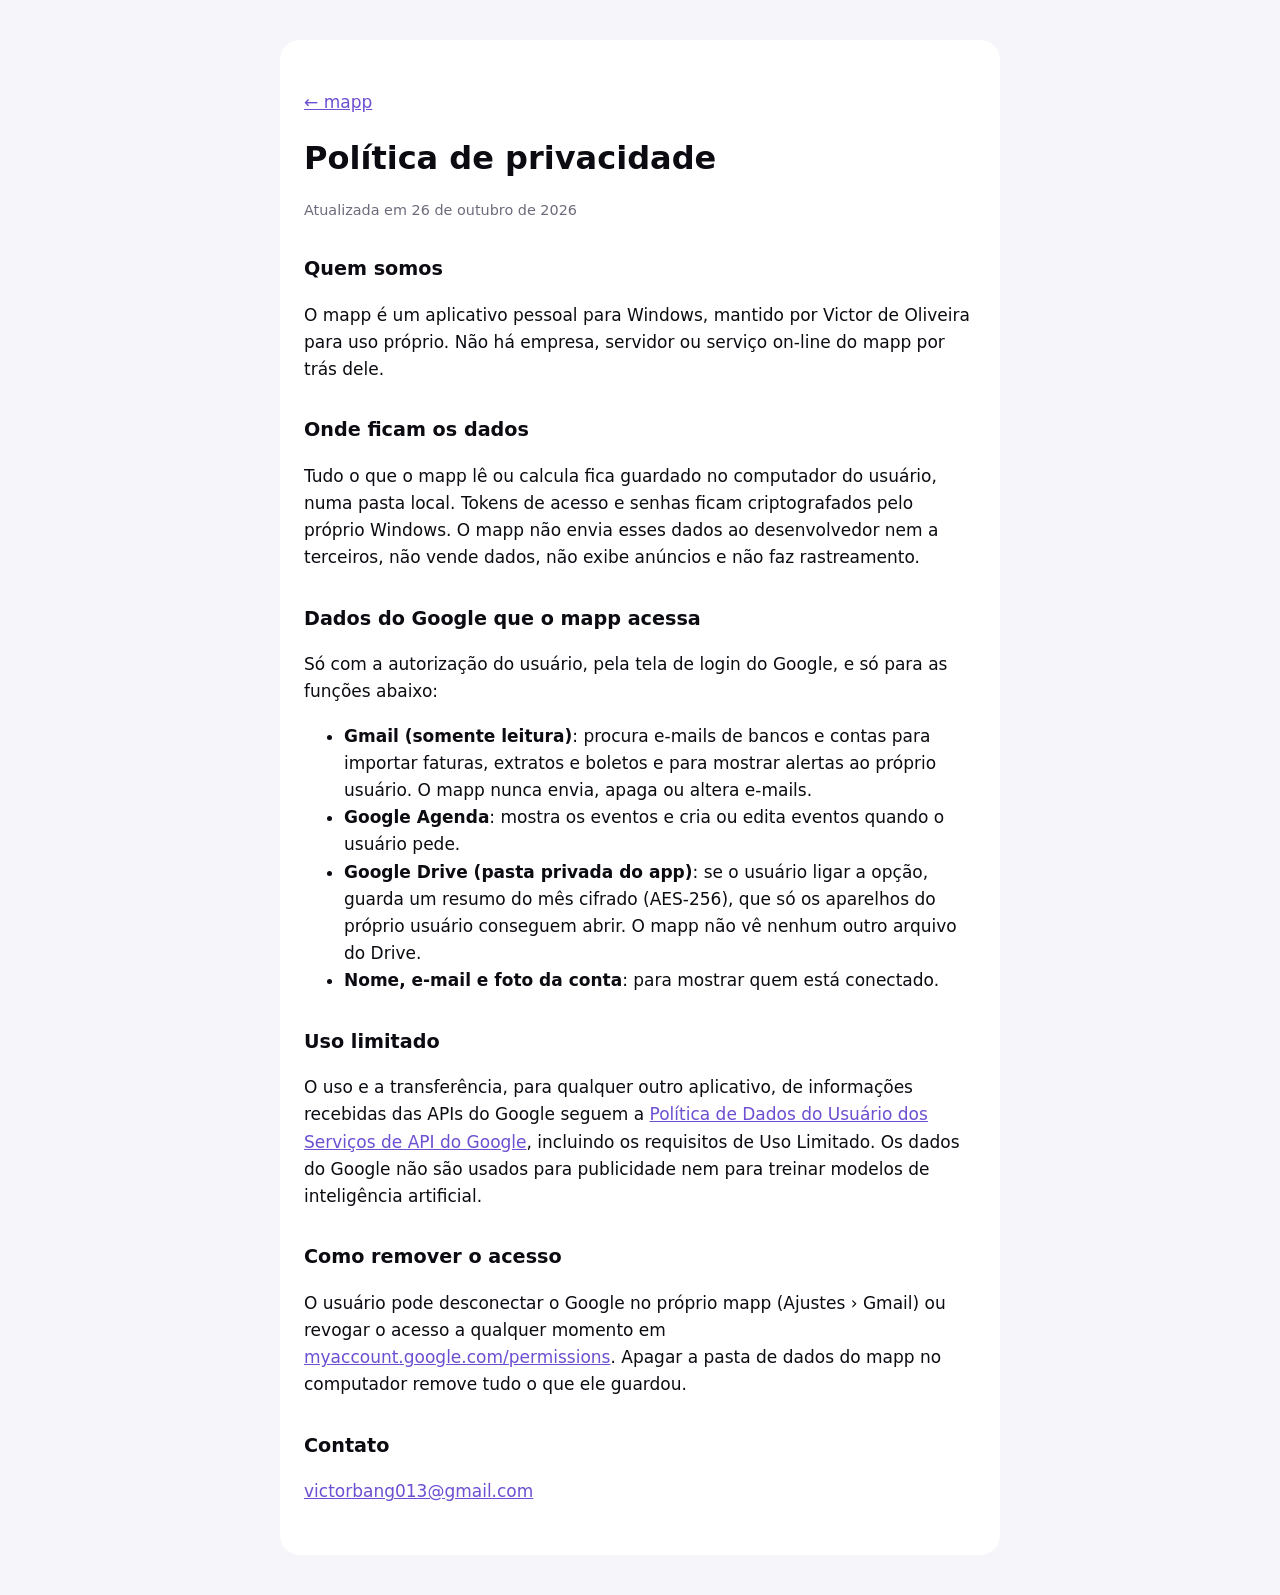
==== privacidade.html @ e07890b3 "Site: pagina inicial e politica de privacidade (exigidas pelo Google para publicar o app OAuth) Co-A" ====
<!doctype html>
<html lang="pt-BR">
<head>
<meta charset="utf-8">
<meta name="viewport" content="width=device-width, initial-scale=1">
<title>mapp · Política de privacidade</title>
<link rel="icon" href="icone.png">
<link rel="stylesheet" href="estilo.css">
</head>
<body>
<main>
  <p><a href="index.html">← mapp</a></p>
  <h1>Política de privacidade</h1>
  <p class="data">Atualizada em 26 de outubro de 2026</p>

  <h2>Quem somos</h2>
  <p>O mapp é um aplicativo pessoal para Windows, mantido por Victor de Oliveira para uso próprio. Não há empresa,
    servidor ou serviço on-line do mapp por trás dele.</p>

  <h2>Onde ficam os dados</h2>
  <p>Tudo o que o mapp lê ou calcula fica guardado no computador do usuário, numa pasta local. Tokens de acesso e
    senhas ficam criptografados pelo próprio Windows. O mapp não envia esses dados ao desenvolvedor nem a terceiros,
    não vende dados, não exibe anúncios e não faz rastreamento.</p>

  <h2>Dados do Google que o mapp acessa</h2>
  <p>Só com a autorização do usuário, pela tela de login do Google, e só para as funções abaixo:</p>
  <ul>
    <li><b>Gmail (somente leitura)</b>: procura e-mails de bancos e contas para importar faturas, extratos e boletos
      e para mostrar alertas ao próprio usuário. O mapp nunca envia, apaga ou altera e-mails.</li>
    <li><b>Google Agenda</b>: mostra os eventos e cria ou edita eventos quando o usuário pede.</li>
    <li><b>Google Drive (pasta privada do app)</b>: se o usuário ligar a opção, guarda um resumo do mês cifrado
      (AES-256), que só os aparelhos do próprio usuário conseguem abrir. O mapp não vê nenhum outro arquivo do Drive.</li>
    <li><b>Nome, e-mail e foto da conta</b>: para mostrar quem está conectado.</li>
  </ul>

  <h2>Uso limitado</h2>
  <p>O uso e a transferência, para qualquer outro aplicativo, de informações recebidas das APIs do Google seguem a
    <a href="https://developers.google.com/terms/api-services-user-data-policy">Política de Dados do Usuário dos
    Serviços de API do Google</a>, incluindo os requisitos de Uso Limitado. Os dados do Google não são usados para
    publicidade nem para treinar modelos de inteligência artificial.</p>

  <h2>Como remover o acesso</h2>
  <p>O usuário pode desconectar o Google no próprio mapp (Ajustes › Gmail) ou revogar o acesso a qualquer momento
    em <a href="https://myaccount.google.com/permissions">myaccount.google.com/permissions</a>. Apagar a pasta de dados
    do mapp no computador remove tudo o que ele guardou.</p>

  <h2>Contato</h2>
  <p><a href="mailto:victorbang013@gmail.com">victorbang013@gmail.com</a></p>
</main>
</body>
</html>
---- estilo.css ----
:root { --bg: #F6F5F9; --cartao: #FFFFFF; --texto: #0D0B12; --muted: #6E6A7C; --roxo: #6D4FD1; }
@media (prefers-color-scheme: dark) {
  :root { --bg: #2B2D31; --cartao: #313338; --texto: #F2F3F5; --muted: #B5BAC1; --roxo: #B096FF; }
}
* { box-sizing: border-box; }
body { margin: 0; background: var(--bg); color: var(--texto); font: 17px/1.6 "Segoe UI", system-ui, sans-serif; }
main { max-width: 720px; margin: 40px auto; padding: 32px 24px; background: var(--cartao); border-radius: 20px; }
header { display: flex; align-items: center; gap: 16px; }
.logo { width: 64px; height: 64px; }
h1 { margin: 0; font-size: 2rem; }
h2 { margin-top: 2rem; font-size: 1.2rem; }
.lead { font-size: 1.15rem; }
.data, footer { color: var(--muted); font-size: .9rem; }
footer { margin-top: 2.5rem; }
a { color: var(--roxo); }
@media (max-width: 760px) { main { margin: 0; border-radius: 0; padding: 24px 16px; } }
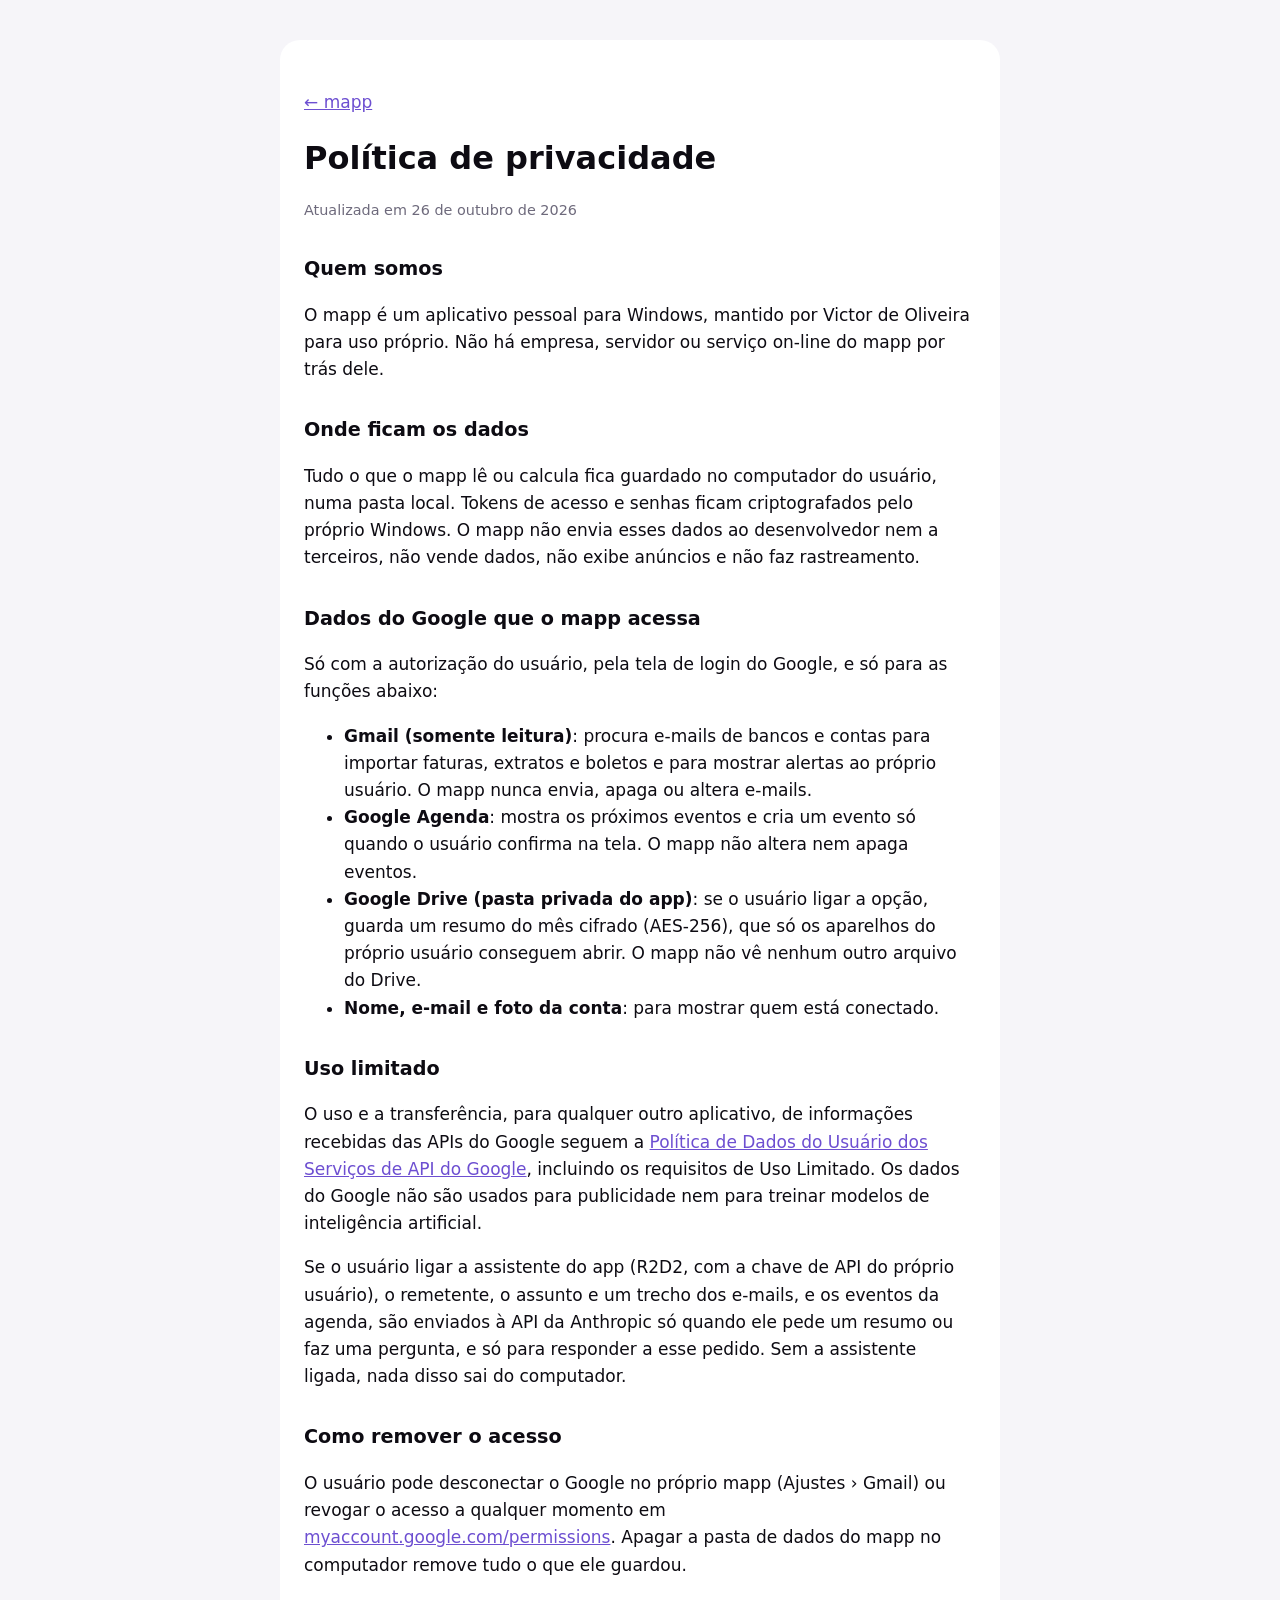
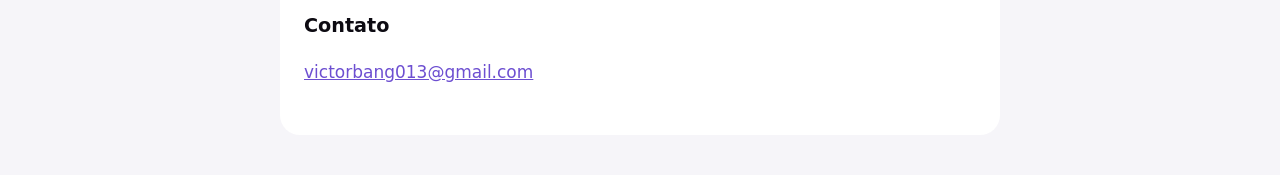
==== commit a9b82390: "Agenda do Google: guia Agenda, cartão no Início e o R2D2 marcando eventos com Confirmar - calendario" ====
--- a/privacidade.html
+++ b/privacidade.html
@@ -27,7 +27,8 @@
   <ul>
     <li><b>Gmail (somente leitura)</b>: procura e-mails de bancos e contas para importar faturas, extratos e boletos
       e para mostrar alertas ao próprio usuário. O mapp nunca envia, apaga ou altera e-mails.</li>
-    <li><b>Google Agenda</b>: mostra os eventos e cria ou edita eventos quando o usuário pede.</li>
+    <li><b>Google Agenda</b>: mostra os próximos eventos e cria um evento só quando o usuário confirma na tela.
+      O mapp não altera nem apaga eventos.</li>
     <li><b>Google Drive (pasta privada do app)</b>: se o usuário ligar a opção, guarda um resumo do mês cifrado
       (AES-256), que só os aparelhos do próprio usuário conseguem abrir. O mapp não vê nenhum outro arquivo do Drive.</li>
     <li><b>Nome, e-mail e foto da conta</b>: para mostrar quem está conectado.</li>
@@ -38,6 +39,9 @@
     <a href="https://developers.google.com/terms/api-services-user-data-policy">Política de Dados do Usuário dos
     Serviços de API do Google</a>, incluindo os requisitos de Uso Limitado. Os dados do Google não são usados para
     publicidade nem para treinar modelos de inteligência artificial.</p>
+  <p>Se o usuário ligar a assistente do app (R2D2, com a chave de API do próprio usuário), o remetente, o assunto e
+    um trecho dos e-mails, e os eventos da agenda, são enviados à API da Anthropic só quando ele pede um resumo ou
+    faz uma pergunta, e só para responder a esse pedido. Sem a assistente ligada, nada disso sai do computador.</p>
 
   <h2>Como remover o acesso</h2>
   <p>O usuário pode desconectar o Google no próprio mapp (Ajustes › Gmail) ou revogar o acesso a qualquer momento
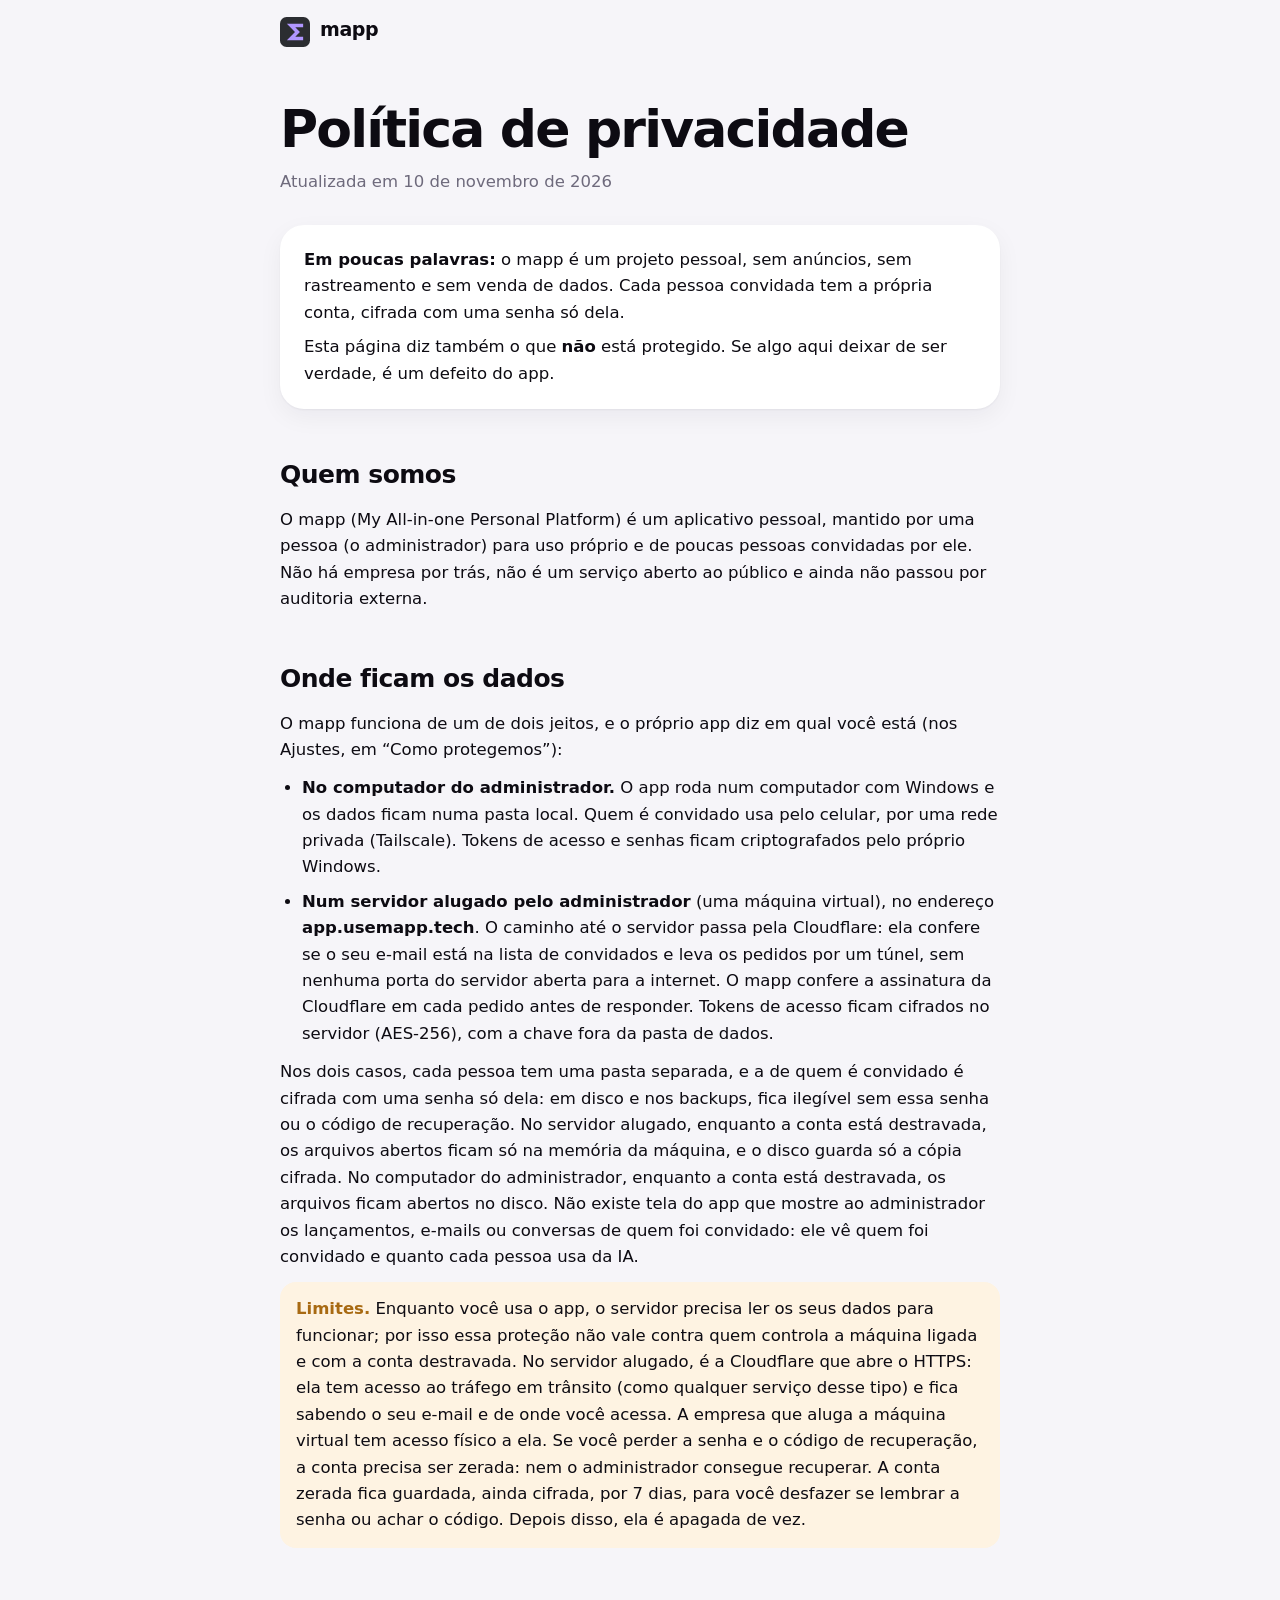
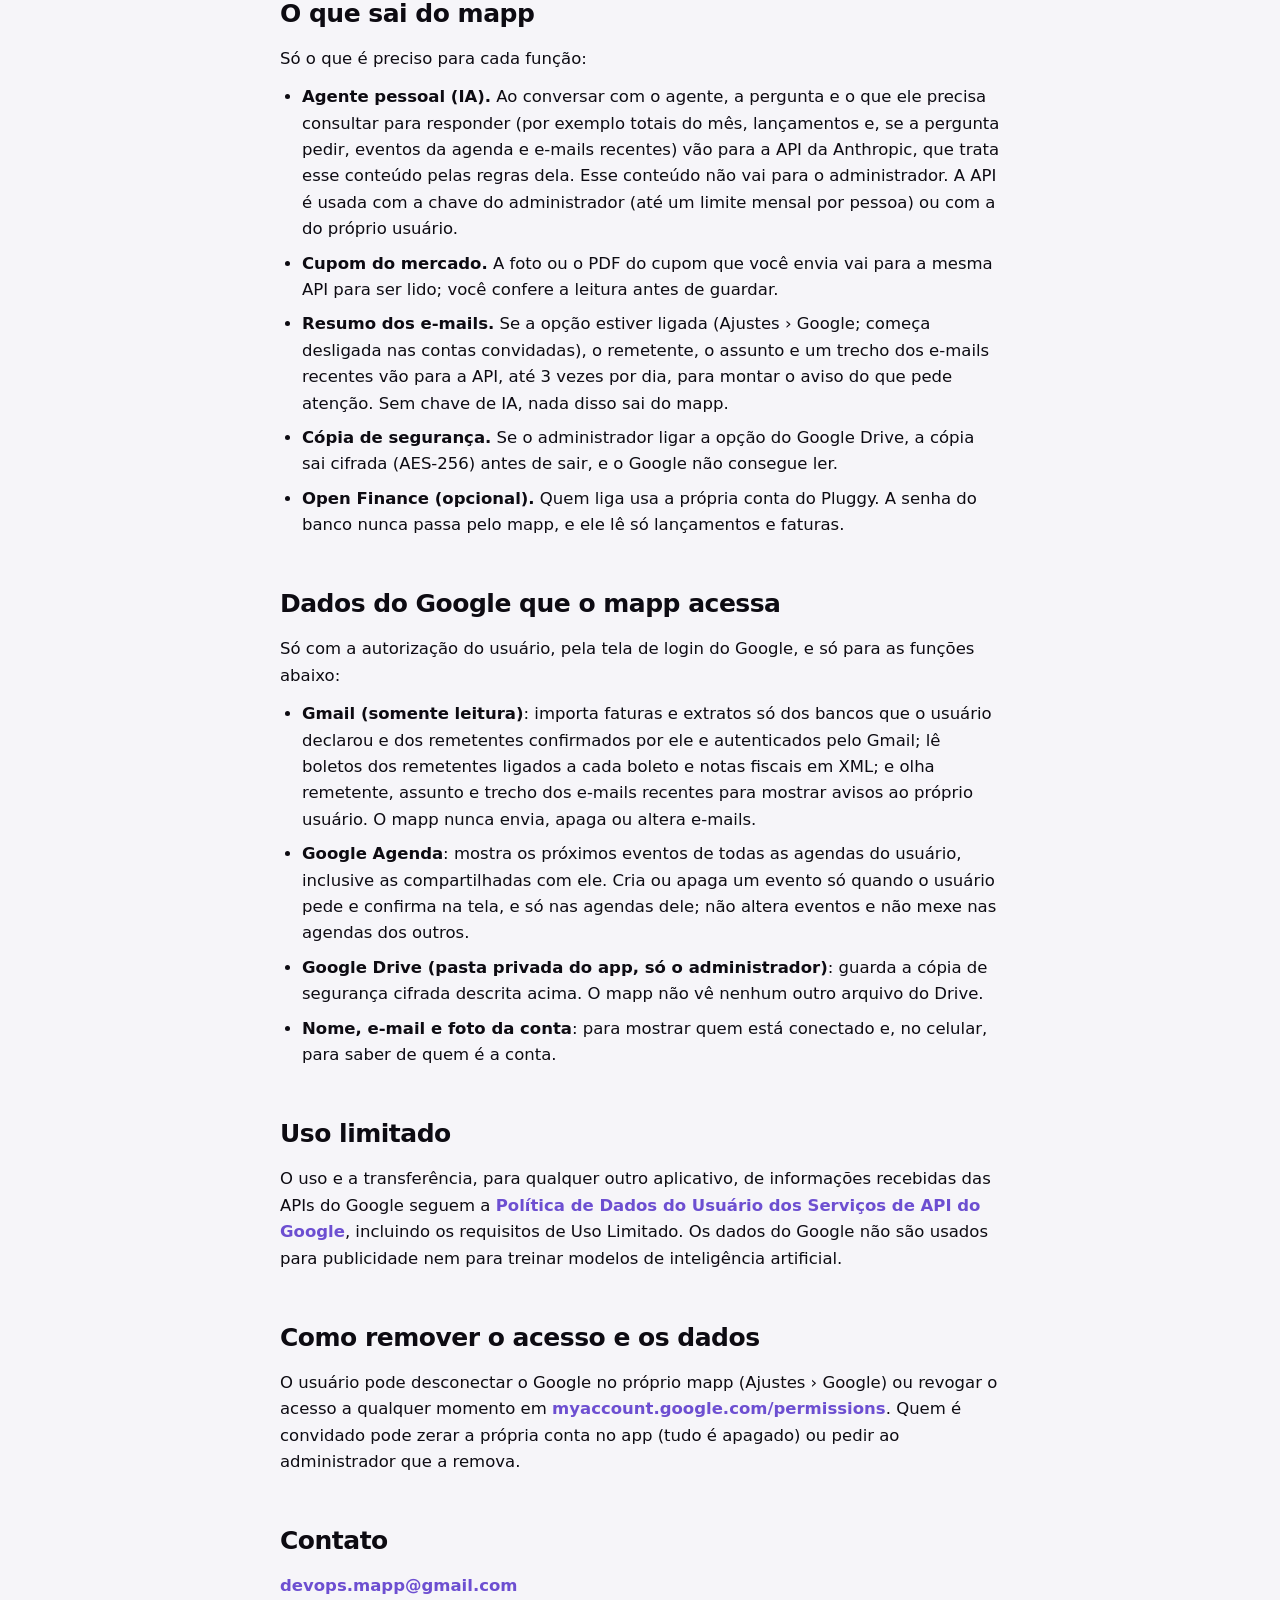
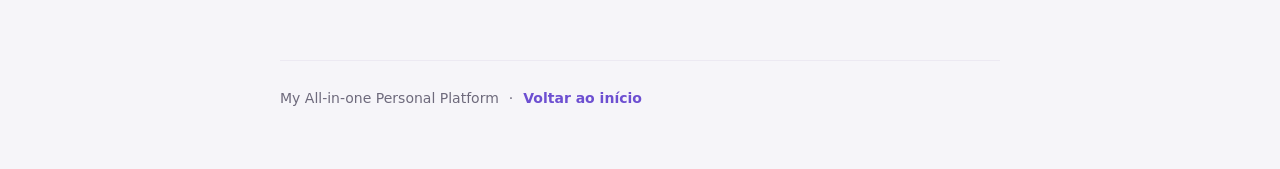
==== commit 500fa7f3: "Site do mapp: página inicial e política de privacidade" ====
--- a/privacidade.html
+++ b/privacidade.html
@@ -4,52 +4,134 @@
 <meta charset="utf-8">
 <meta name="viewport" content="width=device-width, initial-scale=1">
 <title>mapp · Política de privacidade</title>
+<meta name="description" content="O que o mapp faz com os seus dados, onde eles ficam e os limites de cada proteção.">
+<meta http-equiv="Content-Security-Policy" content="default-src 'none'; img-src 'self'; style-src 'unsafe-inline'; base-uri 'none'; form-action 'none'">
+<meta name="referrer" content="strict-origin-when-cross-origin">
+<meta name="theme-color" content="#2B2D31">
+<link rel="canonical" href="https://usemapp.tech/privacidade.html">
 <link rel="icon" href="icone.png">
-<link rel="stylesheet" href="estilo.css">
+<style>
+:root{
+  --pagina:#F6F5F9; --faixa:#FFFFFF; --tx:#0D0B12; --tx2:#6E6A7C; --linha:#ECE9F2;
+  --roxo:#B096FF; --roxo-forte:#6D4FD1; --roxo-suave:#F0EAFE; --laranja-s:#FEF3E2; --laranja-t:#A86A12;
+  color-scheme:light;
+}
+*{box-sizing:border-box}
+body{margin:0;background:var(--pagina);color:var(--tx);font:16.5px/1.6 "Segoe UI Variable Text","Segoe UI",system-ui,-apple-system,Roboto,sans-serif;-webkit-font-smoothing:antialiased}
+h1,h2{font-family:"Segoe UI Variable Display","Segoe UI Variable Text","Segoe UI",system-ui,-apple-system,sans-serif;font-weight:750;letter-spacing:-.02em;margin:0}
+a{color:var(--roxo-forte);font-weight:600;text-decoration:none}
+a:hover{text-decoration:underline}
+.miolo{max-width:760px;margin:0 auto;padding:0 20px}
+.topo{display:flex;align-items:center;height:64px}
+.marca{display:flex;align-items:center;gap:10px;font-weight:750;font-size:19px;letter-spacing:-.02em;color:var(--tx)}
+.marca span{text-box:trim-both ex alphabetic}   /* centraliza o miolo das minúsculas com o Σ */
+@supports not (text-box:trim-both ex alphabetic){.marca span{transform:translateY(-.14em)}}
+.marca:hover{text-decoration:none}
+h1{font-size:clamp(34px,6vw,52px);line-height:1.05;letter-spacing:-.035em;margin-top:38px}
+.data{color:var(--tx2);margin:12px 0 0}
+.resumo{background:var(--faixa);box-shadow:0 1px 2px rgba(20,12,40,.05),0 8px 24px rgba(20,12,40,.05);border-radius:24px;padding:22px 24px;margin:30px 0 0}
+.resumo p{margin:0}.resumo p+p{margin-top:8px}
+h2{font-size:25px;margin:46px 0 0}
+p,ul{margin:12px 0 0}
+ul{padding-left:22px}li{margin-top:8px}
+.limite{background:var(--laranja-s);border-radius:16px;padding:14px 16px}
+.limite b{color:var(--laranja-t)}
+.rodape{margin:60px 0 0;padding:26px 0 60px;border-top:1px solid var(--linha);color:var(--tx2);font-size:14px;display:flex;gap:10px;flex-wrap:wrap}
+</style>
 </head>
 <body>
+<div class="miolo">
+  <header class="topo"><a class="marca" href="index.html"><svg width="30" height="30" viewBox="0 0 256 256" aria-hidden="true"><rect width="256" height="256" rx="56" fill="#2B2D31"/><polygon transform="translate(48.6 48.6) scale(.62)" fill="#B096FF" points="16,16 240,16 240,64 131.9,64 195.9,128 131.9,192 240,192 240,240 16,240 128,128"/></svg><span>mapp</span></a></header>
 <main>
-  <p><a href="index.html">← mapp</a></p>
   <h1>Política de privacidade</h1>
-  <p class="data">Atualizada em 26 de outubro de 2026</p>
+  <p class="data">Atualizada em 10 de novembro de 2026</p>
+
+  <div class="resumo">
+    <p><b>Em poucas palavras:</b> o mapp é um projeto pessoal, sem anúncios, sem rastreamento e sem venda de dados. Cada
+      pessoa convidada tem a própria conta, cifrada com uma senha só dela.</p>
+    <p>Esta página diz também o que <b>não</b> está protegido. Se algo aqui deixar de ser verdade, é um defeito do app.</p>
+  </div>
 
   <h2>Quem somos</h2>
-  <p>O mapp é um aplicativo pessoal para Windows, mantido por Victor de Oliveira para uso próprio. Não há empresa,
-    servidor ou serviço on-line do mapp por trás dele.</p>
+  <p>O mapp (My All-in-one Personal Platform) é um aplicativo pessoal, mantido por uma pessoa (o administrador) para uso
+    próprio e de poucas pessoas convidadas por ele. Não há empresa por trás, não é um serviço aberto ao público e ainda não
+    passou por auditoria externa.</p>
 
   <h2>Onde ficam os dados</h2>
-  <p>Tudo o que o mapp lê ou calcula fica guardado no computador do usuário, numa pasta local. Tokens de acesso e
-    senhas ficam criptografados pelo próprio Windows. O mapp não envia esses dados ao desenvolvedor nem a terceiros,
-    não vende dados, não exibe anúncios e não faz rastreamento.</p>
+  <p>O mapp funciona de um de dois jeitos, e o próprio app diz em qual você está (nos Ajustes, em “Como protegemos”):</p>
+  <ul>
+    <li><b>No computador do administrador.</b> O app roda num computador com Windows e os dados ficam numa pasta local.
+      Quem é convidado usa pelo celular, por uma rede privada (Tailscale). Tokens de acesso e senhas ficam criptografados
+      pelo próprio Windows.</li>
+    <li><b>Num servidor alugado pelo administrador</b> (uma máquina virtual), no endereço <b>app.usemapp.tech</b>. O
+      caminho até o servidor passa pela Cloudflare: ela confere se o seu e-mail está na lista de convidados e leva os
+      pedidos por um túnel, sem nenhuma porta do servidor aberta para a internet. O mapp confere a assinatura da
+      Cloudflare em cada pedido antes de responder. Tokens de acesso ficam cifrados no servidor (AES-256), com a chave
+      fora da pasta de dados.</li>
+  </ul>
+  <p>Nos dois casos, cada pessoa tem uma pasta separada, e a de quem é convidado é cifrada com uma senha só dela: em disco
+    e nos backups, fica ilegível sem essa senha ou o código de recuperação. No servidor alugado, enquanto a conta está
+    destravada, os arquivos abertos ficam só na memória da máquina, e o disco guarda só a cópia cifrada. No computador
+    do administrador, enquanto a conta está destravada, os arquivos ficam abertos no disco. Não existe tela do app que mostre ao
+    administrador os lançamentos, e-mails ou conversas de quem foi convidado: ele vê quem foi convidado e quanto cada
+    pessoa usa da IA.</p>
+  <p class="limite"><b>Limites.</b> Enquanto você usa o app, o servidor precisa ler os seus dados para funcionar; por
+    isso essa proteção não vale contra quem controla a máquina ligada e com a conta destravada. No servidor alugado, é a
+    Cloudflare que abre o HTTPS: ela tem acesso ao tráfego em trânsito (como qualquer serviço desse tipo) e fica sabendo o
+    seu e-mail e de onde você acessa. A empresa que aluga a máquina virtual tem acesso físico a ela. Se você perder a
+    senha e o código de recuperação, a conta precisa ser zerada: nem o administrador consegue recuperar. A conta zerada
+    fica guardada, ainda cifrada, por 7 dias, para você desfazer se lembrar a senha ou achar o código. Depois disso, ela é
+    apagada de vez.</p>
+
+  <h2>O que sai do mapp</h2>
+  <p>Só o que é preciso para cada função:</p>
+  <ul>
+    <li><b>Agente pessoal (IA).</b> Ao conversar com o agente, a pergunta e o que ele precisa consultar para responder
+      (por exemplo totais do mês, lançamentos e, se a pergunta pedir, eventos da agenda e e-mails recentes) vão para a API
+      da Anthropic, que trata esse conteúdo pelas regras dela. Esse conteúdo não vai para o administrador. A API é usada
+      com a chave do administrador (até um limite mensal por pessoa) ou com a do próprio usuário.</li>
+    <li><b>Cupom do mercado.</b> A foto ou o PDF do cupom que você envia vai para a mesma API para ser lido; você confere
+      a leitura antes de guardar.</li>
+    <li><b>Resumo dos e-mails.</b> Se a opção estiver ligada (Ajustes › Google; começa desligada nas contas convidadas),
+      o remetente, o assunto e um trecho dos e-mails recentes vão para a API, até 3 vezes por dia, para montar o aviso do
+      que pede atenção. Sem chave de IA, nada disso sai do mapp.</li>
+    <li><b>Cópia de segurança.</b> Se o administrador ligar a opção do Google Drive, a cópia sai cifrada (AES-256) antes
+      de sair, e o Google não consegue ler.</li>
+    <li><b>Open Finance (opcional).</b> Quem liga usa a própria conta do Pluggy. A senha do banco nunca passa pelo mapp, e
+      ele lê só lançamentos e faturas.</li>
+  </ul>
 
   <h2>Dados do Google que o mapp acessa</h2>
   <p>Só com a autorização do usuário, pela tela de login do Google, e só para as funções abaixo:</p>
   <ul>
-    <li><b>Gmail (somente leitura)</b>: procura e-mails de bancos e contas para importar faturas, extratos e boletos
-      e para mostrar alertas ao próprio usuário. O mapp nunca envia, apaga ou altera e-mails.</li>
-    <li><b>Google Agenda</b>: mostra os próximos eventos e cria um evento só quando o usuário confirma na tela.
-      O mapp não altera nem apaga eventos.</li>
-    <li><b>Google Drive (pasta privada do app)</b>: se o usuário ligar a opção, guarda um resumo do mês cifrado
-      (AES-256), que só os aparelhos do próprio usuário conseguem abrir. O mapp não vê nenhum outro arquivo do Drive.</li>
-    <li><b>Nome, e-mail e foto da conta</b>: para mostrar quem está conectado.</li>
+    <li><b>Gmail (somente leitura)</b>: importa faturas e extratos só dos bancos que o usuário declarou e dos remetentes
+      confirmados por ele e autenticados pelo Gmail; lê boletos dos remetentes ligados a cada boleto e notas fiscais em
+      XML; e olha remetente, assunto e trecho dos e-mails recentes para mostrar avisos ao próprio usuário. O mapp nunca
+      envia, apaga ou altera e-mails.</li>
+    <li><b>Google Agenda</b>: mostra os próximos eventos de todas as agendas do usuário, inclusive as compartilhadas
+      com ele. Cria ou apaga um evento só quando o usuário pede e confirma na tela, e só nas agendas dele; não altera
+      eventos e não mexe nas agendas dos outros.</li>
+    <li><b>Google Drive (pasta privada do app, só o administrador)</b>: guarda a cópia de segurança cifrada descrita
+      acima. O mapp não vê nenhum outro arquivo do Drive.</li>
+    <li><b>Nome, e-mail e foto da conta</b>: para mostrar quem está conectado e, no celular, para saber de quem é a
+      conta.</li>
   </ul>
 
   <h2>Uso limitado</h2>
   <p>O uso e a transferência, para qualquer outro aplicativo, de informações recebidas das APIs do Google seguem a
-    <a href="https://developers.google.com/terms/api-services-user-data-policy">Política de Dados do Usuário dos
-    Serviços de API do Google</a>, incluindo os requisitos de Uso Limitado. Os dados do Google não são usados para
+    <a href="https://developers.google.com/terms/api-services-user-data-policy" rel="noopener">Política de Dados do Usuário
+    dos Serviços de API do Google</a>, incluindo os requisitos de Uso Limitado. Os dados do Google não são usados para
     publicidade nem para treinar modelos de inteligência artificial.</p>
-  <p>Se o usuário ligar a assistente do app (R2D2, com a chave de API do próprio usuário), o remetente, o assunto e
-    um trecho dos e-mails, e os eventos da agenda, são enviados à API da Anthropic só quando ele pede um resumo ou
-    faz uma pergunta, e só para responder a esse pedido. Sem a assistente ligada, nada disso sai do computador.</p>
 
-  <h2>Como remover o acesso</h2>
-  <p>O usuário pode desconectar o Google no próprio mapp (Ajustes › Gmail) ou revogar o acesso a qualquer momento
-    em <a href="https://myaccount.google.com/permissions">myaccount.google.com/permissions</a>. Apagar a pasta de dados
-    do mapp no computador remove tudo o que ele guardou.</p>
+  <h2>Como remover o acesso e os dados</h2>
+  <p>O usuário pode desconectar o Google no próprio mapp (Ajustes › Google) ou revogar o acesso a qualquer momento em
+    <a href="https://myaccount.google.com/permissions" rel="noopener">myaccount.google.com/permissions</a>. Quem é
+    convidado pode zerar a própria conta no app (tudo é apagado) ou pedir ao administrador que a remova.</p>
 
   <h2>Contato</h2>
-  <p><a href="mailto:victorbang013@gmail.com">victorbang013@gmail.com</a></p>
+  <p><a href="mailto:devops.mapp@gmail.com">devops.mapp@gmail.com</a></p>
 </main>
+  <footer class="rodape"><span>My All-in-one Personal Platform</span><span>·</span><a href="index.html">Voltar ao início</a></footer>
+</div>
 </body>
 </html>
